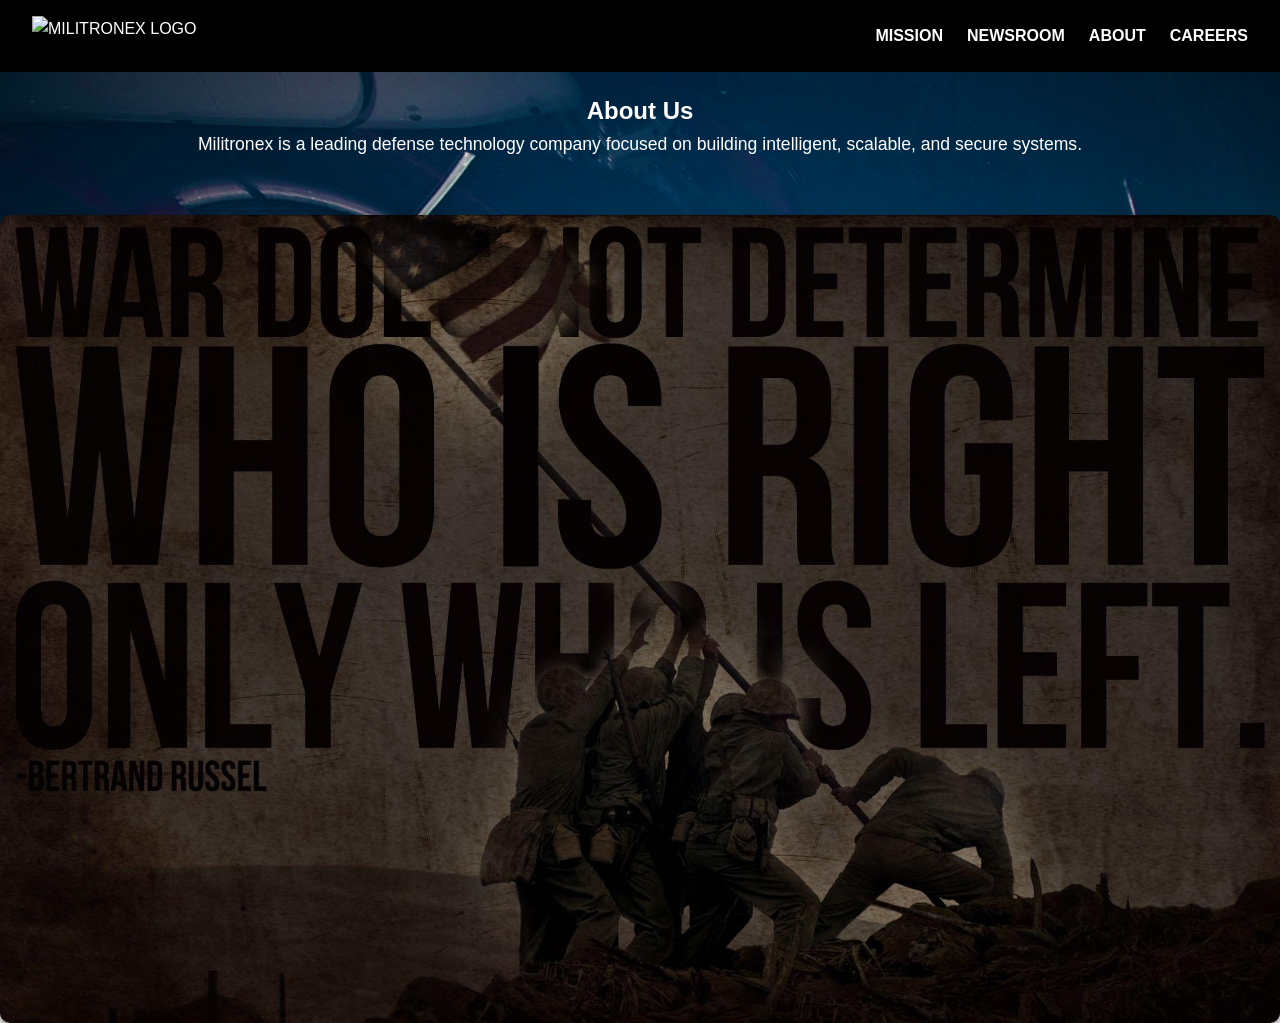
==== About.html @ b77fc06e "Initial commit" ====
<!DOCTYPE html>
<html lang="en">
<head>
    <meta charset="UTF-8">
    <meta name="viewport" content="width=device-width, initial-scale=1.0">
    <title>About</title>
    <link rel="stylesheet" href="/WebStyles.css">
</head>
<body>
    <a href="/Web.html"></a>
    
  <header id="navbar">
    <img src="/FullLogo_NoBuffer.jpg" alt="MILITRONEX LOGO" id="LOGO" />
    <nav>
      <ul>
        <li><a href="#Mission">
          <span>M</span><span>I</span><span>S</span><span>S</span><span>I</span><span>O</span><span>N</span>
        </a></li>
        <li><a href="#Newsroom">
          <span>N</span><span>E</span><span>W</span><span>S</span><span>R</span><span>O</span><span>O</span><span>M</span>
        </a></li>
        <li><a href="#About">
          <span>A</span><span>B</span><span>O</span><span>U</span><span>T</span>
        </a></li>
        <li><a href="#Careers">
          <span>C</span><span>A</span><span>R</span><span>E</span><span>E</span><span>R</span><span>S</span>
        </a></li>
      </ul>
    </nav>
  </header>
    <section id="About">
        <div class="content">
          <h2 class="heading-about">
            <span>A</span><span>b</span><span>o</span><span>u</span><span>t</span> <span>U</span><span>s</span>
          </h2>
          <p>
            Militronex is a leading defense technology company focused on building intelligent, scalable, and secure systems.
          </p>
        </div>
        <img src="./408478.jpg" alt="About Us Image" class="section-image" />
      </section>
    
</body>
</html>
---- WebStyles.css ----
* {
  margin: 0;
  padding: 0;
  box-sizing: border-box;
}

body {
  font-family: "Segoe UI", Tahoma, Geneva, Verdana, sans-serif;
  line-height: 1.6;
  color: #ffffff;
  position: relative;
}

body::before {
  content: "";
  position: fixed;
  top: 0;
  left: 0;
  height: 100%;
  width: 100%;
  background: url("/career.jpg") no-repeat center center/cover;
  z-index: -1;
  opacity: 100%;
}

a {
  text-decoration: none;
  color: inherit;
}

#navbar {
  background-color:black;
  display: flex;
  justify-content: space-between;
  align-items: center;
  padding: 1rem 2rem;
  position: sticky;
  top: 0;
  z-index: 1000;
}

#navbar img#LOGO {
  width: 300px;
  height: 40px;
  animation: zoomFadeIn 1.5s ease-in-out;
  transform-origin: left center;
}


nav ul {
  list-style: none;
  display: flex;
  gap: 1.5rem;
}

nav ul li a {
  color: white;
  font-weight: bold;
  position: relative;
  transition: color 0.3s ease;
}

nav ul li a::after {
  content: "";
  position: absolute;
  width: 0%;
  height: 2px;
  left: 0;
  bottom: -5px;
  background-color: olive;
  transition: width 0.3s ease-in-out;
}

nav ul li a:hover::after {
  width: 100%;
}


nav ul li a:hover {
  color: olive;
}

nav ul li a span {
  display: inline-block;
  animation: flipIn 0.9s ease forwards;
  transition: transform 0.6s;
  transform-style: preserve-3d;
}

nav ul li a span:hover {
  transform: rotateY(360deg);
}

#nav-toggle {
  display: none;
}

label[for="nav-toggle"] {
  display: none;
}

.hamburger {
  display: none;
  font-size: 2rem;
  color: white;
  cursor: pointer;
}

main {
  padding: 0;
}

#Mission,
#Need-For-MILITRONEX,
#section-828-24,
#section-444-24 {
  background-size: cover;
  
  background-position: center;
  position: relative;
  padding-top: 100px;
  padding-bottom: 100px;
  display: flex;
  flex-direction: column;
  justify-content: flex-start;
  align-items: center;
  overflow: hidden;
  min-height: 100vh;
  
}
#content-1{
color:whitesmoke;

  width: auto;
  height: auto;
  border-radius: 20px;
  background-position: center;
  position: relative;
  padding-top: 100px;
  padding-bottom: 150px;
  display: flex;
  flex-direction: column;
  justify-content: flex-start;
  align-items: center;
  overflow: hidden;
  left: -350px;
  top: -550px;
 

}
#heading-3{
  position: relative;
top:-50px;}






#Mission {
  position: relative;
  height: 100vh;
  overflow: hidden;
  color: white;
}

#bg-video {
  position: absolute;
  top: 0;
  left: 0;
  width: 100%;
  height: 100%;
  object-fit: cover;
  z-index: 0;
}

.content {
  position: relative;
  z-index: 1;
  padding: 2rem;
  text-align: center;
}



#Need-For-MILITRONEX {
  background-image: url(/pexels-curiosophotography-343648.jpg);
}
#section-444-24{
  background-image: none;
  display: flex;

}
#bg-video-2 {
  position: absolute;
  top: 0;
  left: 0;
  width: 100%;
  height: 100%;
  object-fit: cover;
  z-index: 0;
}

#heading-0{ position: relative;
  font-family: 'Trebuchet MS', sans-serif;
  font-weight: bold;
  font-size: 60px;
  justify-content: left;
  text-transform: uppercase;
  letter-spacing: 2px;
  margin-bottom: 300px;
margin-top: 180px;
  animation: fadeInUp 1.5s ease-out forwards;
  top:-224px;
  left: -350px;
}


#heading-123{ position: relative;
  font-family: 'Trebuchet MS', sans-serif;
  font-weight: bold;
  font-size: 70px;
  justify-content: left;
  text-transform: uppercase;
  letter-spacing: 2px;
  margin-bottom: 100px;
margin-top: 180px;
  animation: fadeInUp 1.5s ease-out forwards;
  top:-226px;
  left: -200px;

}
#need-1{
position: relative;
  font-family: 'Trebuchet MS', sans-serif;
  font-weight: bold;
  top: -50px;
  left: 300px;
  animation: fadeSlideUp 1.2s ease-out;
  animation-delay: 0.2s;
  animation-fill-mode: both;



}
#need{
  color: black;
  font-size: 20px;
}


#headline-831-24{ position: relative;
  font-family: 'Trebuchet MS', sans-serif;
  font-weight: bold;
  font-size: 70px;
  justify-content: left;
  text-transform: uppercase;
  letter-spacing: 2px;
  margin-bottom: 300px;
margin-top: 180px;
transition: cubic-bezier(0.075, 0.82, 0.165, 1);
  animation: fadeInUp 1.5s ease-out forwards;
  top:-150px;
  left: 400px;}


#headline-912-24 {
  position: relative;
  font-family: 'Trebuchet MS', sans-serif;
  font-weight: bold;
  font-size: 70px;
  justify-content: left;
  text-transform: uppercase;
  letter-spacing: 2px;
  margin: auto;
  transition: cubic-bezier(0.075, 0.82, 0.165, 1);
  animation: fadeInUp 1.5s ease-out forwards;
  
  top:-78px;
  left: 65px;
  
}


#heading-0,
#headline-831-24 {
  color: whitesmoke;
}

#heading-123 {
  color: black;
}

#headline-912-24 {
  position: relative;
  color:whitesmoke ;
}

.section h2 {
  color: yellow;
  margin-bottom: 1rem;
  font-size: 2.5rem;
  font-family: Georgia, serif;
}

section .content {
  text-align: center;
  z-index: 1;
  padding: 20px;
}

.heading-mission,
.heading-newsroom,
.heading-about,
.heading-careers {
  display: inline-block;
  transition: all 0.3s ease;
  cursor: pointer;
}

.heading-mission:hover,
.heading-newsroom:hover,
.heading-about:hover,
.heading-careers:hover {
  transform: scale(1.8);
  color: olive;
}

.heading_with-icon {
  text-transform: uppercase;
  font-family: "Chakra Petch", sans-serif;
  font-size: 2.25rem;
  font-weight: 700;
  line-height: 1.2;
  display: flex;
}

.section-image {
  width: 100%;
  max-width: 100%;
  border-radius: 10px;
  object-fit: cover;
  margin-top: 20px;
  display: block;
  box-shadow: 0 4px 8px rgba(0, 0, 0, 0.5);
}

section p,
section li {
  font-size: 1.1rem;
  margin-bottom: 1rem;
}
#Explore {
  position: relative;
  left:-80px;
  top:100px;
  width:175px;
  height: 250px;
  border-radius: 10px;
  
}
#Explore-2{

  position: relative;
  left:-1px;
  top:100px;
  width:170px;
  border-radius: 10px;
  height:250px;
}
#para{
  position: relative;
width: 175px;
height: 250px;
border-radius: 10px;
top:100px;
left:70px;




}

ul {
  padding-left: 1.5rem;
}

#Newsroom article {
  margin-bottom: 1.5rem;
  padding-bottom: 1rem;
}

#Newsroom h3 {
  color: yellow;
  margin-bottom: 0.5rem;
  font-family: Georgia, serif;
}

#Careers ul {
  list-style: disc;
}

.footer {
  background-color: rgb(6, 6, 10);
  color: white;
  padding: 4rem 2rem;
  text-align: center;
}

.footer-content {
  max-width: 1200px;
  margin: auto;
}

.footer-nav {
  margin-bottom: 2rem;
}

.footer-nav h3 {
  font-size: 1.5rem;
  margin-bottom: 1rem;
  color: olive;
}

.footer-nav ul {
  list-style: none;
  padding: 0;
  display: flex;
  flex-wrap: wrap;
  justify-content: center;
  gap: 1.2rem;
}

.footer-nav ul li a {
  color: #ddd;
  font-size: 1rem;
  transition: color 0.3s;
}

.footer-nav ul li a:hover {
  color: olive;
}

.footer-quote {
  margin: 2rem 0;
}

.footer-quote h2 {
  font-size: 1.3rem;
  font-style: italic;
  font-weight: 400;
  color: #ccc;
  max-width: 800px;
  margin: 0 auto;
}

.social-icons {
  margin: 1.5rem 0;
}

.social-icons i {
  font-size: 1.5rem;
  margin: 0 10px;
  color: white;
  transition: transform 0.3s, color 0.3s;
}

.social-icons i:hover {
  transform: scale(1.3);
  color: olive;
}

footer .copyright {
  font-size: 0.9rem;
  color: #888;
}

.ct-link-button {
  background: linear-gradient(45deg, #4caf50, #8bc34a);
  color: white;
  font-weight: bold;
  padding: 14px 32px;
  border-radius: 50px;
  font-size: 1.2rem;
  text-transform: uppercase;
  letter-spacing: 1px;
  transition: all 0.3s ease;
  position: relative;
  bottom: 400px;
  left: 282px;
  
  transform: translateX(-50%);
  animation: slideUpFadeIn 2s ease forwards;
  z-index: 2;
  overflow: hidden;
  margin-bottom: 250px;
}

.ct-link-button:hover {
  background: linear-gradient(45deg, #81c784, #388e3c);
  transform: translateX(-50%) scale(1.05);
  box-shadow: 0 8px 20px rgba(0, 0, 0, 0.3);
}

.ct-link-button::before {
  content: "";
  position: absolute;
  top: 50%;
  left: 50%;
  width: 300%;
  height: 300%;
  background: rgba(255, 255, 255, 0.2);
  border-radius: 50%;
  transition: all 0.6s ease;
  transform: translate(-50%, -50%) scale(0);
}

.ct-link-button:hover::before {
  transform: translate(-50%, -50%) scale(1);
}

@media (max-width: 1120px) {
  #section-828-24 > .ct-section-inner-wrap {
    padding-top: 100px;
    padding-bottom: 100px;
  }
}

@media (max-width: 768px) {
  #navbar {
    flex-direction: column;
    align-items: flex-start;
  }

  #LOGO {
    margin-bottom: 10px;
  }

  label[for="nav-toggle"] {
    display: block;
    font-size: 1.5rem;
    color: white;
    margin-left: auto;
    margin-bottom: 10px;
  }

  .nav-list {
    display: none;
    flex-direction: column;
    width: 100%;
    gap: 1rem;
    margin-top: 1rem;
    text-align: left;
    
  }

  #nav-toggle:checked ~ nav .nav-list {
    display: flex;
  }

  .hamburger {
    display: block;
    margin-left: 0;
  }
}
@keyframes zoomFadeIn {
  0% {
    opacity: 0;
    transform: scale(0.8);
  }
  100% {
    opacity: 1;
    transform: scale(1);
  }
}

@keyframes fadeInUp {
  from {
    opacity: 0;
    transform: translateY(30px);
  }
  to {
    opacity: 1;
    transform: translateY(0);
  }
}

@keyframes pulse {
  0%, 100% {
    transform: scale(1);
  }
}

@keyframes slideUpFadeIn {
  0% {
    opacity: 0;
    transform: translate(-50%, 40px);
  }
  100% {
    opacity: 1;
    transform: translate(-50%, 0);
  }
}
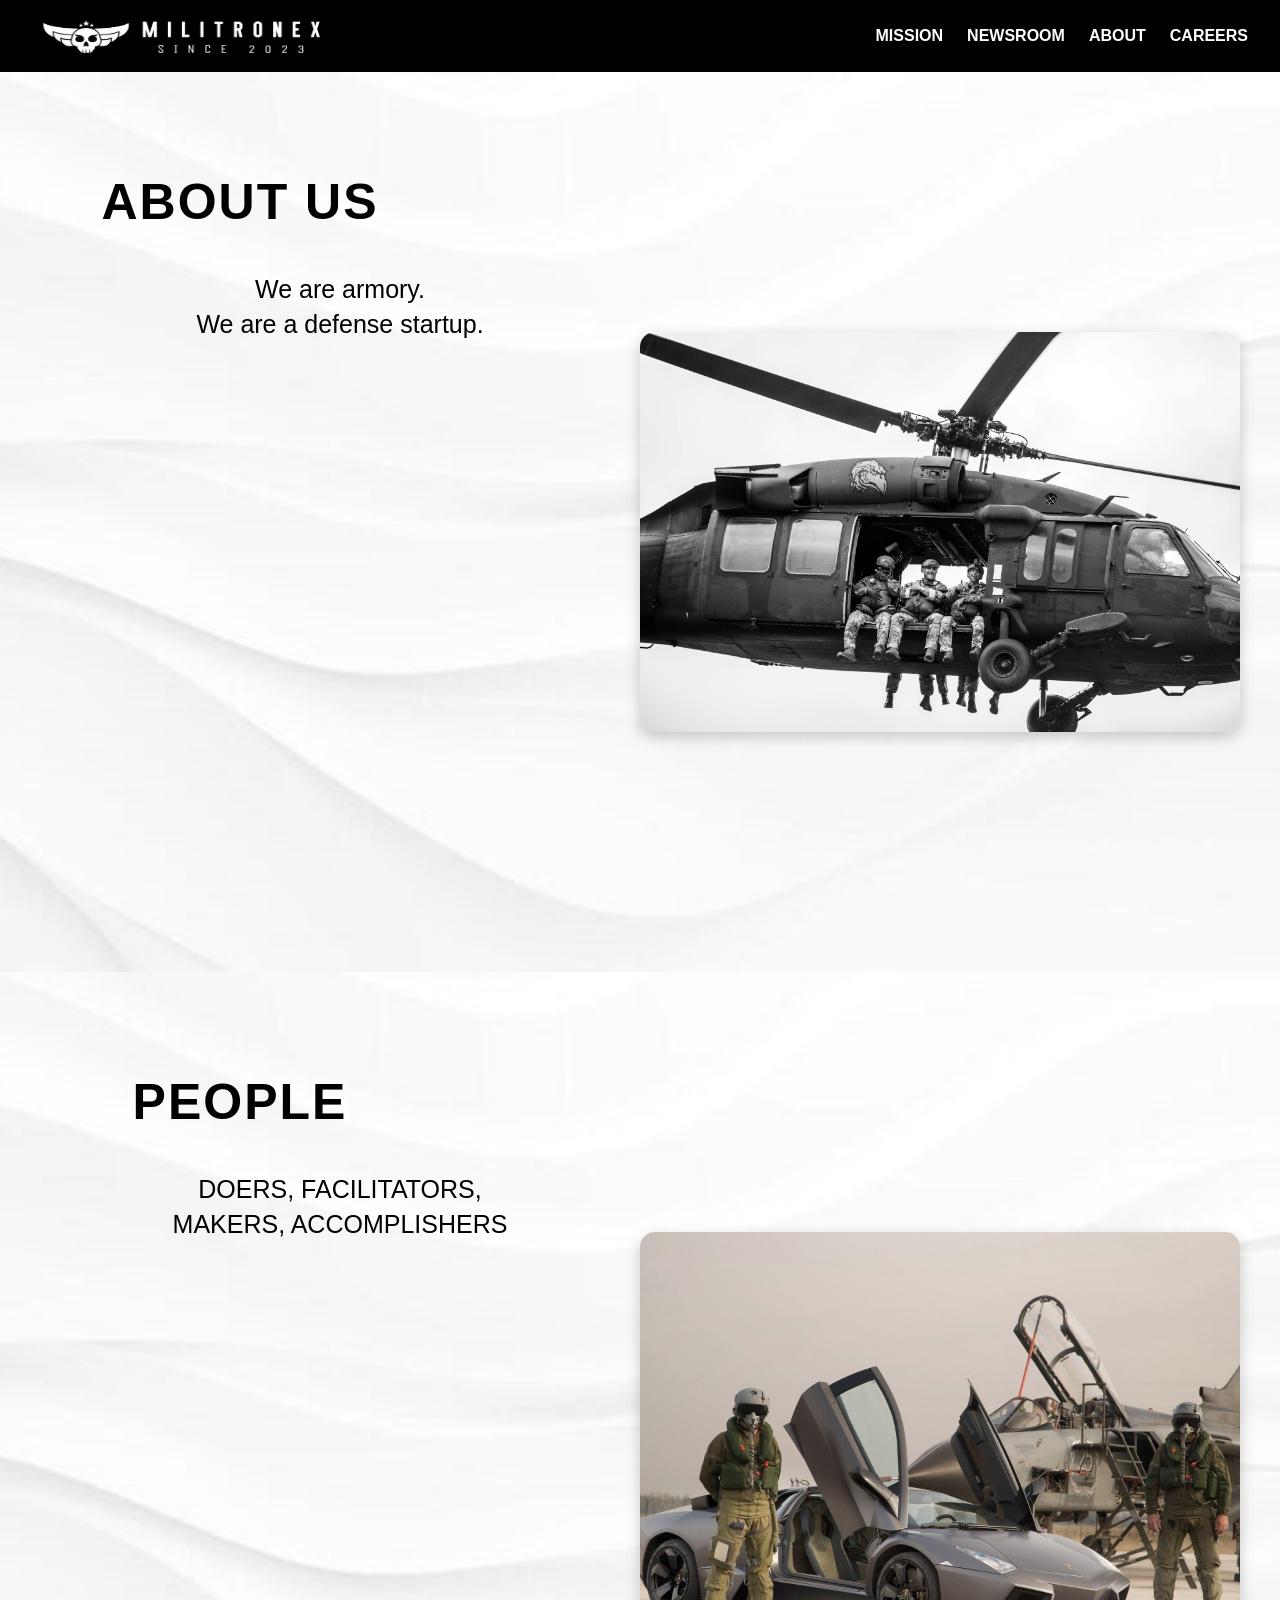
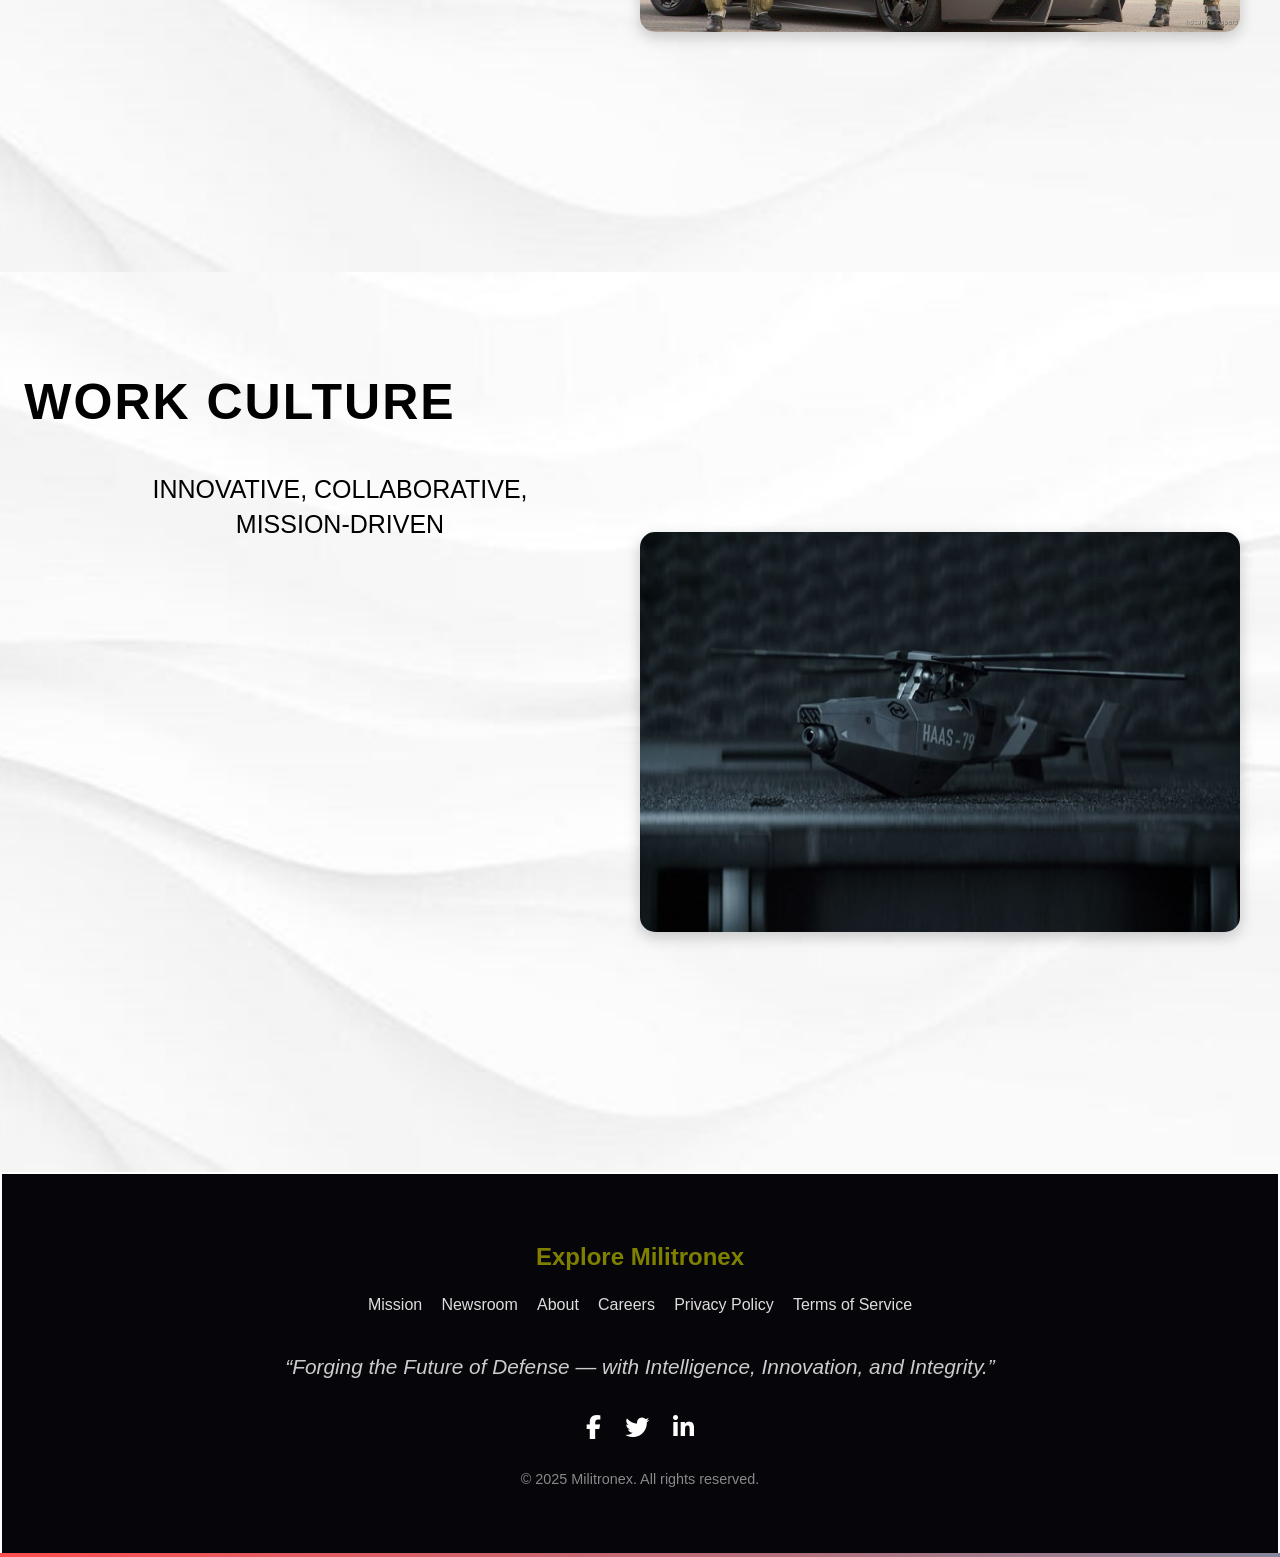
==== commit 7bb409b7: "new" ====
--- a/About.html
+++ b/About.html
@@ -4,41 +4,168 @@
     <meta charset="UTF-8">
     <meta name="viewport" content="width=device-width, initial-scale=1.0">
     <title>About</title>
-    <link rel="stylesheet" href="/WebStyles.css">
+
+    <link rel="stylesheet" href="https://cdnjs.cloudflare.com/ajax/libs/font-awesome/6.7.2/css/all.min.css">
+    <link rel="stylesheet" href="/About.css" />
+    <link rel="Shortcut Icon" href="./chrome-192x192.png" />
 </head>
 <body>
-    <a href="/Web.html"></a>
-    
-  <header id="navbar">
-    <img src="/FullLogo_NoBuffer.jpg" alt="MILITRONEX LOGO" id="LOGO" />
-    <nav>
-      <ul>
-        <li><a href="#Mission">
-          <span>M</span><span>I</span><span>S</span><span>S</span><span>I</span><span>O</span><span>N</span>
-        </a></li>
-        <li><a href="#Newsroom">
-          <span>N</span><span>E</span><span>W</span><span>S</span><span>R</span><span>O</span><span>O</span><span>M</span>
-        </a></li>
-        <li><a href="#About">
-          <span>A</span><span>B</span><span>O</span><span>U</span><span>T</span>
-        </a></li>
-        <li><a href="#Careers">
-          <span>C</span><span>A</span><span>R</span><span>E</span><span>E</span><span>R</span><span>S</span>
-        </a></li>
-      </ul>
-    </nav>
-  </header>
-    <section id="About">
-        <div class="content">
-          <h2 class="heading-about">
-            <span>A</span><span>b</span><span>o</span><span>u</span><span>t</span> <span>U</span><span>s</span>
-          </h2>
-          <p>
-            Militronex is a leading defense technology company focused on building intelligent, scalable, and secure systems.
-          </p>
+  <body class="background Image">
+
+  
+    <header id="navbar">
+      <img src="/FullLogo_Transparent - Copy.png" alt="MILITRONEX LOGO" id="LOGO" />
+      <input type="checkbox" id="nav-toggle" hidden />
+      <label for="nav-toggle" class="hamburger">
+        <i class="fas fa-bars"></i>
+      </label>
+      <nav>
+        <ul class="nav-list">
+          <li><a href="/index.html">MISSION</a></li>
+          <li><a href="./Newsrom.html">NEWSROOM</a></li>
+          <li><a href="/About.html">ABOUT</a></li>
+          <li><a href="/carrier.html">CAREERS</a></li>
+        </ul>
+      </nav>
+    </header>
+<main>
+  
+  
+  <section id="About-1" class="about-section">
+    <div class="heading-div">
+      <h2 class="main-heading">ABOUT US</h2>
+      <h4 class="sub-heading">We are armory.<br>We are a defense startup.</h4>
+    </div>
+    <div class="images-div">
+      <img src="/pexels-artguz-10843104.jpg" alt="About 1">
+      <!-- <img src="your-about-image2.jpg" alt="About 2">
+      <img src="your-about-image3.jpg" alt="About 3"> -->
+    </div>
+  </section>
+  
+  <section id="About-2" class="about-section">
+    <div class="heading-div">
+      <h2 class="main-heading">PEOPLE</h2>
+      <h4 class="sub-heading">DOERS, FACILITATORS,<br>MAKERS, ACCOMPLISHERS</h4>
+    </div>
+    <div class="images-div">
+      <img src="/5705.jpg" alt="People 1">
+      <!-- <img src="your-people-image2.jpg" alt="People 2">
+      <img src="your-people-image3.jpg" alt="People 3"> -->
+    </div>
+  </section>
+  
+  <section id="About-3" class="about-section">
+    <div class="heading-div">
+      <h2 class="main-heading">WORK CULTURE</h2>
+      <h4 class="sub-heading">INNOVATIVE, COLLABORATIVE,<br>MISSION-DRIVEN</h4>
+    </div>
+    <div class="images-div">
+      <img src="/ECHO 3 - Dragonfly Drone, David Weinstock.jpg" alt="Culture 1">
+      <!-- <img src="your-culture-image2.jpg" alt="Culture 2">
+      <img src="your-culture-image3.jpg" alt="Culture 3"> -->
+    </div>
+  </section>
+  
+
+
+
+
+
+
+
+
+
+
+
+
+
+
+
+
+
+
+
+
+
+
+
+
+
+
+
+
+
+
+
+
+
+
+
+
+
+
+
+
+
+
+
+
+
+
+
+
+
+
+
+</main>
+
+
+
+
+
+
+
+
+
+
+
+
+
+
+
+
+
+
+
+
+    <footer class="footer">
+      <div class="footer-content">
+        <div class="footer-nav">
+          <h3>Explore Militronex</h3>
+          <ul>
+            <li><a href="#Mission">Mission</a></li>
+            <li><a href="#Newsroom">Newsroom</a></li>
+            <li><a href="#About">About</a></li>
+            <li><a href="#Careers">Careers</a></li>
+            <li><a href="/Privacy.html">Privacy Policy</a></li>
+            <li><a href="/Terms.html">Terms of Service</a></li>
+          </ul>
         </div>
-        <img src="./408478.jpg" alt="About Us Image" class="section-image" />
-      </section>
+  
+        <div class="footer-quote">
+          <h2>“Forging the Future of Defense — with Intelligence, Innovation, and Integrity.”</h2>
+        </div>
+  
+        <div class="social-icons">
+          <i class="fab fa-facebook-f"></i>
+          <i class="fab fa-twitter"></i>
+          <i class="fab fa-linkedin-in"></i>
+        </div>
+  
+        <p class="copyright">&copy; 2025 Militronex. All rights reserved.</p>
+      </div>
+    </footer>  
     
 </body>
 </html>
--- a/About.css
+++ b/About.css
@@ -0,0 +1,425 @@
+* {
+    margin: 0;
+    padding: 0;
+    box-sizing: border-box;
+  }
+  
+  body {
+    font-family: "Segoe UI", Tahoma, Geneva, Verdana, sans-serif;
+    line-height: 1.6;
+    color: #ffffff;
+    position: relative;
+  }
+  
+  body::before {
+    content: "";
+    position: fixed;
+    top: 0;
+    left: 0;
+    height: 100%;
+    width: 100%;
+    background: url("/career.jpg") no-repeat center center/cover;
+    z-index: -1;
+    opacity: 100%;
+  }
+  
+  a {
+    text-decoration: none;
+    color: inherit;
+  }
+  
+  #navbar {
+    background-color:black;
+    display: flex;
+    justify-content: space-between;
+    align-items: center;
+    padding: 1rem 2rem;
+    position: sticky;
+    top: 0;
+    z-index: 1000;
+  }
+  
+  #navbar img#LOGO {
+    width: 300px;
+    height: 40px;
+    animation: zoomFadeIn 1.5s ease-in-out;
+    transform-origin: left center;
+  }
+  
+  
+  nav ul {
+    list-style: none;
+    display: flex;
+    gap: 1.5rem;
+  }
+  
+  nav ul li a {
+    color: white;
+    font-weight: bold;
+    position: relative;
+    transition: color 0.3s ease;
+  }
+  
+  nav ul li a::after {
+    content: "";
+    position: absolute;
+    width: 0%;
+    height: 2px;
+    left: 0;
+    bottom: -5px;
+    background-color: olive;
+    transition: width 0.3s ease-in-out;
+  }
+  
+  nav ul li a:hover::after {
+    width: 100%;
+  }
+  
+  
+  nav ul li a:hover {
+    color: olive;
+  }
+  
+  nav ul li a span {
+    display: inline-block;
+    animation: flipIn 0.9s ease forwards;
+    transition: transform 0.6s;
+    transform-style: preserve-3d;
+  }
+  
+  nav ul li a span:hover {
+    transform: rotateY(360deg);
+  }
+  
+  #nav-toggle {
+    display: none;
+  }
+  
+  label[for="nav-toggle"] {
+    display: none;
+  }
+  
+  .hamburger {
+    display: none;
+    font-size: 2rem;
+    color: white;
+    cursor: pointer;
+  }
+
+
+
+
+  .about-section {
+    background-size: cover;
+    background-position: center;
+    padding: 100px 50px;
+    display: flex;
+    align-items: center;
+    justify-content: center;
+    flex-direction: column;
+    min-height: 100vh;
+    text-align: center;
+    overflow: hidden;
+  }
+  .about-section::after {
+    content: "";
+    position: absolute;
+    bottom: 0;
+    left: 0;
+    height: 4px;
+    width: 100%;
+    background: linear-gradient(270deg, #ff4e50, #f9d423, #1fa2ff, #12c2e9, #ff4e50);
+    background-size: 800% 100%;
+    animation: animateBorder 8s linear infinite;
+  }
+  
+  #About-1 {
+    background-image: url('/Premium\ Photo\ 7\ in\ 2024\ _\ Cute\ laptop\ wallpaper\,\ White\ background\ wallpaper\,\ Inspirational\ desktop\ w.jpeg');
+  }
+  
+  #About-2 {
+    background-image: url('/Premium\ Photo\ 7\ in\ 2024\ _\ Cute\ laptop\ wallpaper\,\ White\ background\ wallpaper\,\ Inspirational\ desktop\ w.jpeg');
+  }
+  
+  #About-3 {
+    background-image: url('/Premium\ Photo\ 7\ in\ 2024\ _\ Cute\ laptop\ wallpaper\,\ White\ background\ wallpaper\,\ Inspirational\ desktop\ w.jpeg');
+  }
+  
+  .main-heading {
+    position: relative;
+    color: black;
+    font-family: 'Trebuchet MS', sans-serif;
+    font-weight: bold;
+    font-size: 50px;
+    text-transform: uppercase;
+    letter-spacing: 2px;
+    margin-bottom: 30px;
+    animation: fadeInUp 1.5s ease-out forwards;
+    top: -50px;
+    left: -400px;
+  }
+  
+  .sub-heading {
+    position: relative;
+    color: black;
+    font-family: 'Trebuchet MS', sans-serif;
+    font-weight: 500;
+    font-size: 25px;
+    line-height: 1.4;
+    animation: fadeInUp 2s ease-out forwards;
+    top: -50px;
+    left: -300px;
+  }
+  .images-div {
+    display: flex;
+    justify-content: center;
+    gap: 20px;
+    margin-top: 40px;
+    flex-wrap: wrap;
+  }
+  
+  .images-div img {
+    position: relative;
+    width: 600px;
+    height: 400px;
+    object-fit: cover;
+    border-radius: 15px;
+    transition: transform 0.4s ease, box-shadow 0.4s ease;
+    box-shadow: 0 5px 15px rgba(0, 0, 0, 0.2);
+    top: -100px;
+    left: 300px;
+  }
+  
+  .images-div img:hover {
+    transform: scale(1.05);
+    box-shadow: 0 10px 20px rgba(0, 0, 0, 0.4);
+  }
+  @keyframes fadeInUp {
+    from {
+      opacity: 0;
+      transform: translateY(40px);
+    }
+    to {
+      opacity: 1;
+      transform: translateY(0);
+    }
+  }
+  
+  @keyframes animateBorder {
+    0% {
+      background-position: 0% 50%;
+    }
+    100% {
+      background-position: 100% 50%;
+    }
+  }
+  
+
+
+
+
+  .newsroom-section {
+    position: relative;
+    background-color: black;
+    border-radius: 8px;
+  }
+  
+  .newsroom-section::after {
+    content: "";
+    position: absolute;
+    bottom: 0;
+    left: 50%;
+    transform: translateX(-50%) scaleX(0);
+    width: 80%;
+    height: 2px;
+    background-color: black;
+    transition: transform 0.4s ease-in-out;
+    transform-origin: center;
+  }
+  
+  .newsroom-section:hover::after {
+    transform: translateX(-50%) scaleX(1);
+  }.footer {
+    background-color: rgb(6, 6, 10);
+    color: white;
+    
+    text-align: center;
+    
+      box-sizing: border-box;
+      border: 2px solid white; 
+      padding: 20px;
+      
+      color: white;
+    
+  }
+
+
+
+
+
+
+
+
+
+
+
+
+
+
+
+
+  .footer {
+    background-color: rgb(6, 6, 10);
+    color: white;
+    padding: 4rem 2rem;
+    text-align: center;
+  }
+  
+  .footer-content {
+    max-width: 1200px;
+    margin: auto;
+  }
+  
+  .footer-nav {
+    margin-bottom: 2rem;
+  }
+  
+  .footer-nav h3 {
+    font-size: 1.5rem;
+    margin-bottom: 1rem;
+    color: olive;
+  }
+  
+  .footer-nav ul {
+    list-style: none;
+    padding: 0;
+    display: flex;
+    flex-wrap: wrap;
+    justify-content: center;
+    gap: 1.2rem;
+  }
+  
+  .footer-nav ul li a {
+    color: #ddd;
+    font-size: 1rem;
+    transition: color 0.3s;
+  }
+  
+  .footer-nav ul li a:hover {
+    color: olive;
+  }
+  
+  .footer-quote {
+    margin: 2rem 0;
+  }
+  
+  .footer-quote h2 {
+    font-size: 1.3rem;
+    font-style: italic;
+    font-weight: 400;
+    color: #ccc;
+    max-width: 800px;
+    margin: 0 auto;
+  }
+  
+  .social-icons {
+    margin: 1.5rem 0;
+  }
+  
+  .social-icons i {
+    font-size: 1.5rem;
+    margin: 0 10px;
+    color: white;
+    transition: transform 0.3s, color 0.3s;
+  }
+  
+  .social-icons i:hover {
+    transform: scale(1.3);
+    color: olive;
+  }
+  
+  footer .copyright {
+    font-size: 0.9rem;
+    color: #888;
+  }
+  @media (max-width: 1120px) {
+    #section-828-24 > .ct-section-inner-wrap {
+      padding-top: 100px;
+      padding-bottom: 100px;
+    }
+  }
+  
+  @media (max-width: 768px) {
+    #navbar {
+      flex-direction: column;
+      align-items: flex-start;
+    }
+  
+    #LOGO {
+      margin-bottom: 10px;
+    }
+  
+    label[for="nav-toggle"] {
+      display: block;
+      font-size: 1.5rem;
+      color: white;
+      margin-left: auto;
+      margin-bottom: 10px;
+    }
+  
+    .nav-list {
+      display: none;
+      flex-direction: column;
+      width: 100%;
+      gap: 1rem;
+      margin-top: 1rem;
+      text-align: left;
+      
+    }
+  
+    #nav-toggle:checked ~ nav .nav-list {
+      display: flex;
+    }
+  
+    .hamburger {
+      display: block;
+      margin-left: 0;
+    }}
+    @media (max-width: 768px) {
+      .about-section {
+        padding: 50px 20px;
+        min-height: auto;
+      }
+    
+      .main-heading {
+        font-size: 32px;
+        left: 0;
+        top: 0;
+        text-align: center;
+        animation: none; 
+      }
+    
+      .sub-heading {
+        font-size: 18px;
+        left: 0;
+        top: 0;
+        text-align: center;
+        animation: none; 
+      }
+    
+      .images-div {
+        flex-direction: column;
+        align-items: center;
+        gap: 15px;
+        margin-top: 20px;
+      }
+    
+      .images-div img {
+        width: 90%;
+        height: auto;
+        left: 0;
+        top: 0;
+        max-width: 400px;
+      }
+    }
+    
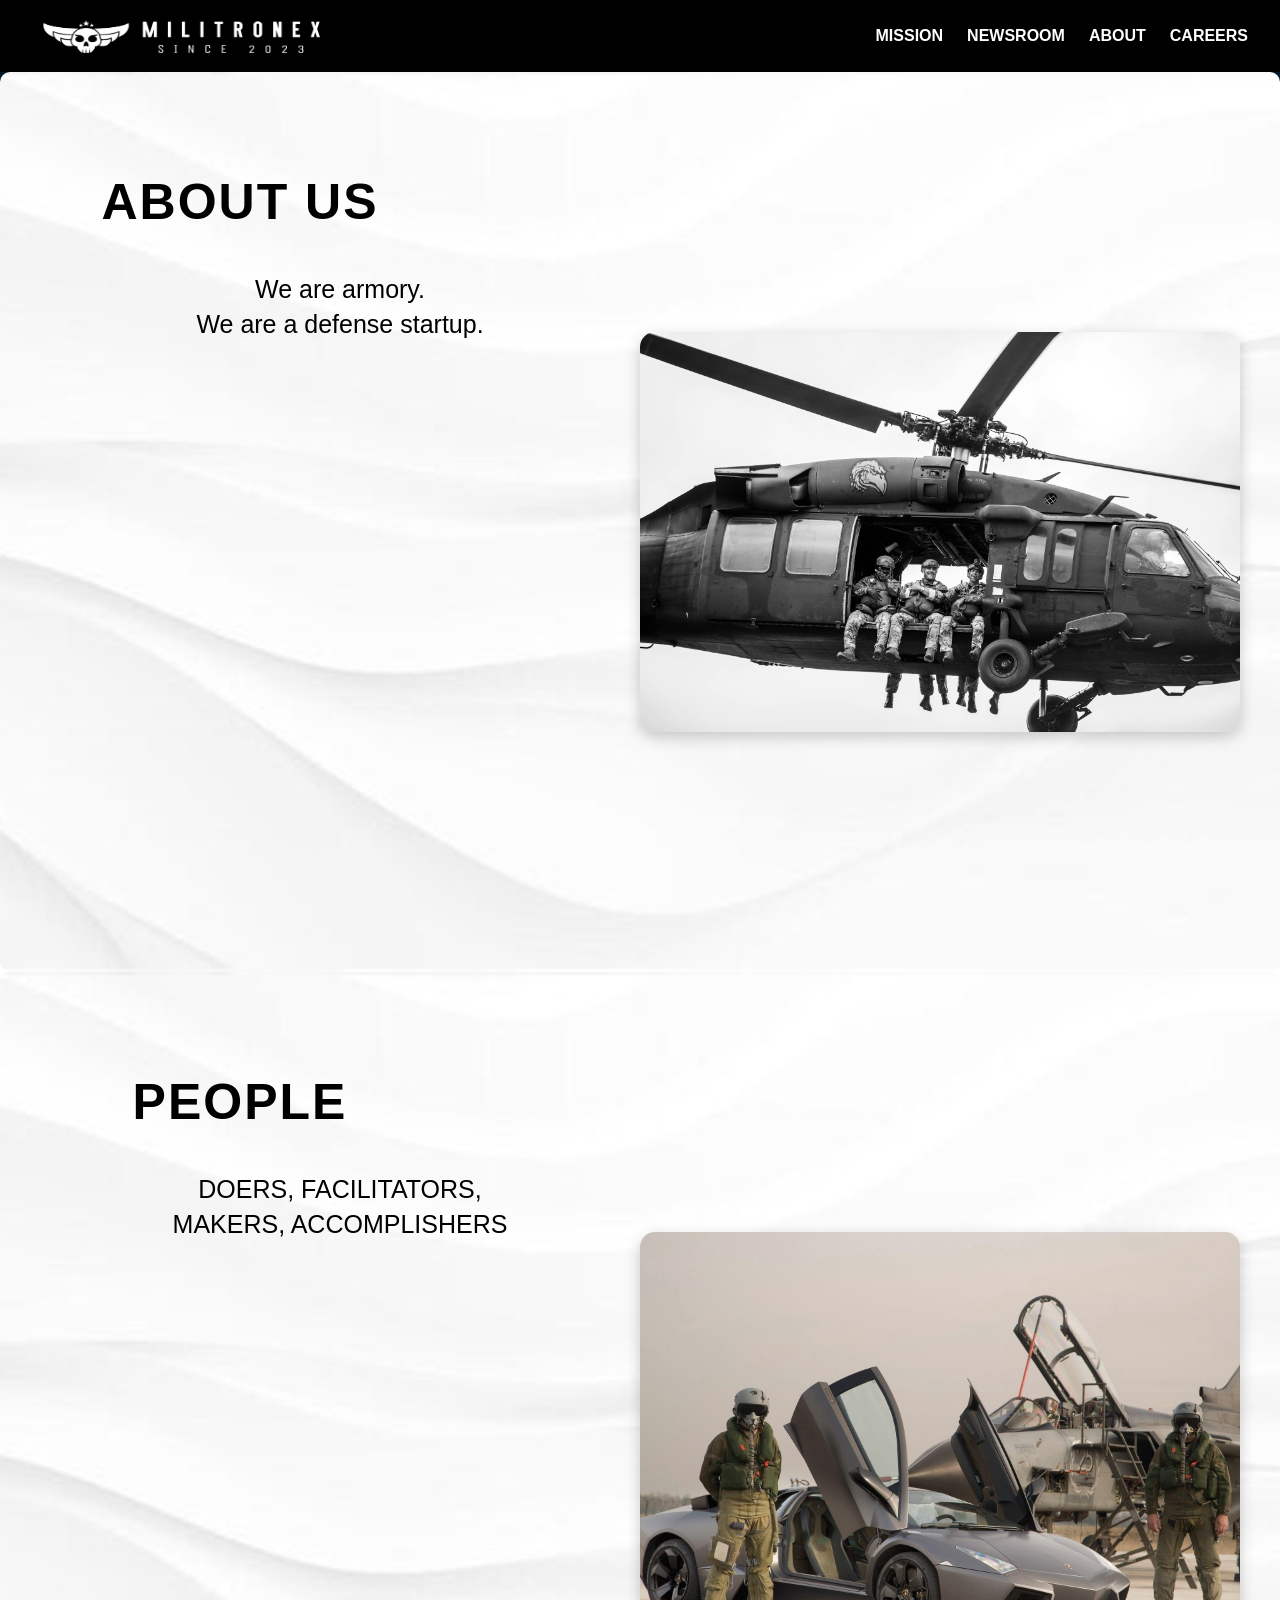
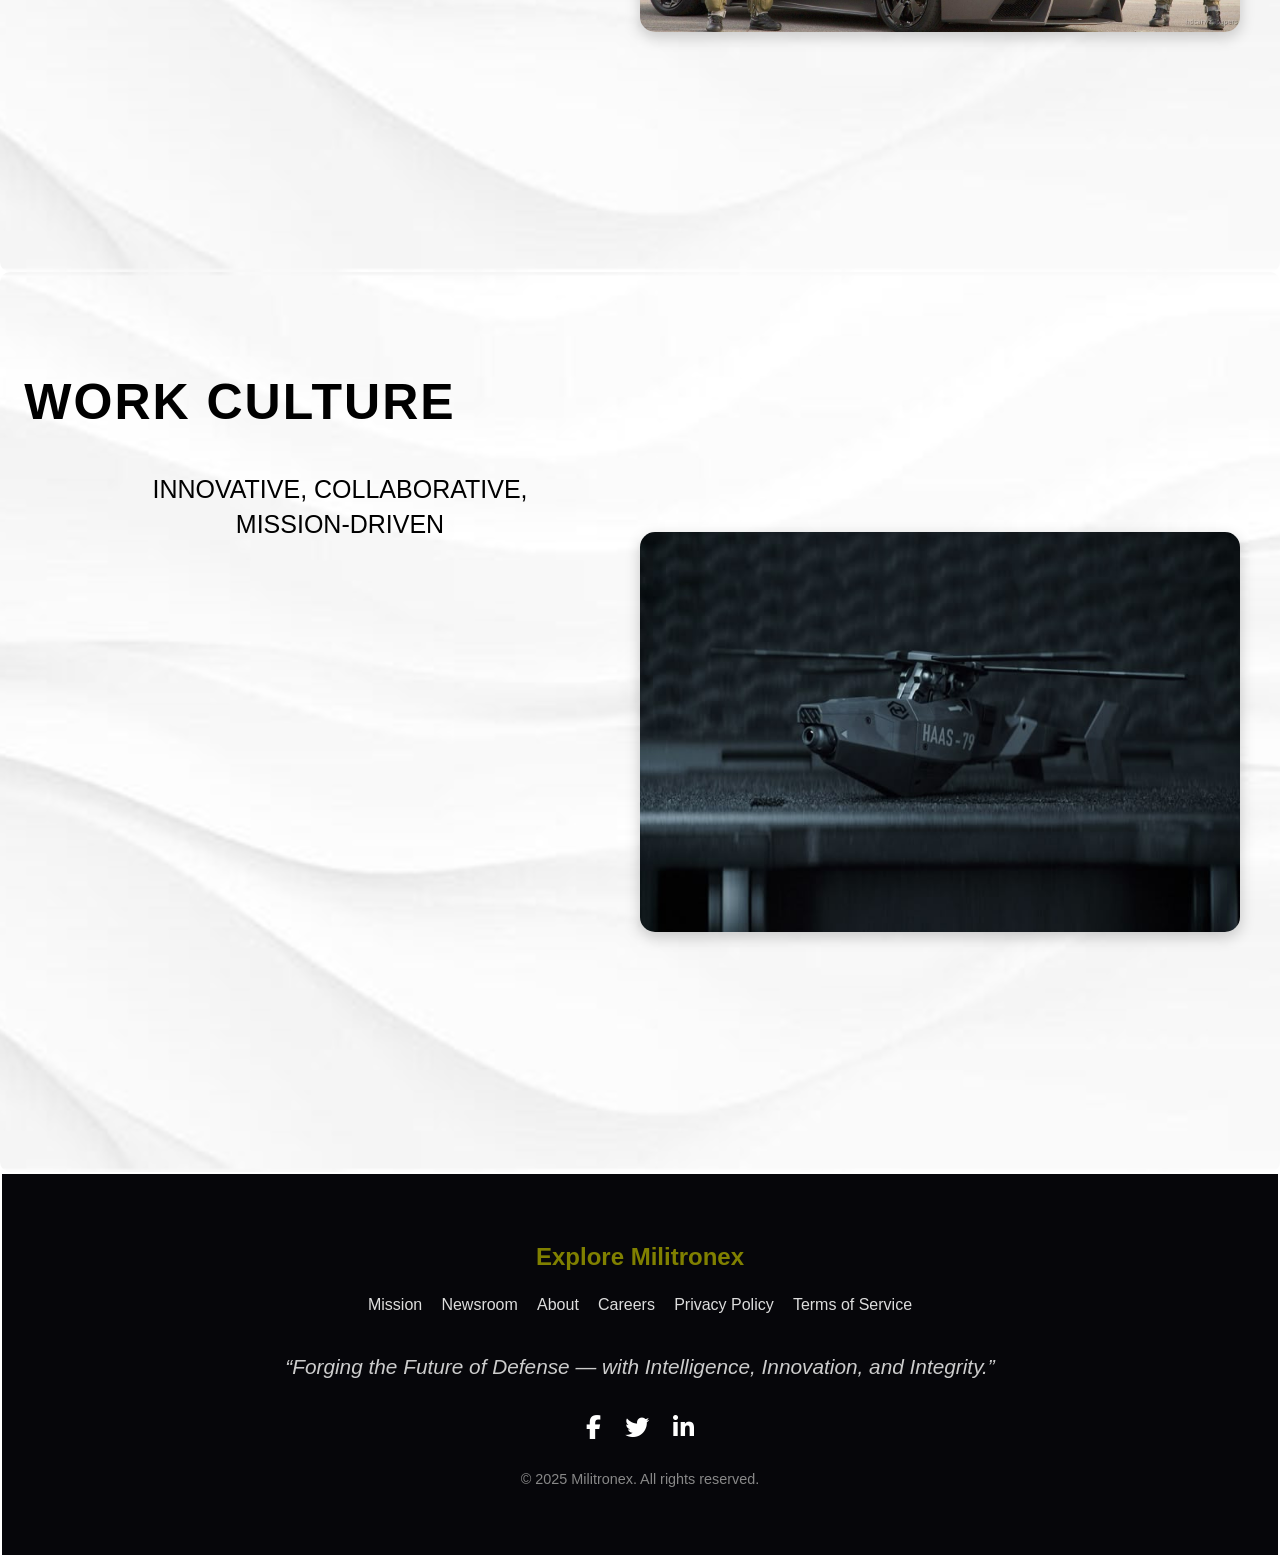
==== commit e80db8a2: "updater" ====
--- a/About.html
+++ b/About.html
@@ -41,6 +41,8 @@
       <!-- <img src="your-about-image2.jpg" alt="About 2">
       <img src="your-about-image3.jpg" alt="About 3"> -->
     </div>
+    <div class="border-bottom"></div>
+
   </section>
   
   <section id="About-2" class="about-section">
@@ -53,6 +55,8 @@
       <!-- <img src="your-people-image2.jpg" alt="People 2">
       <img src="your-people-image3.jpg" alt="People 3"> -->
     </div>
+    <div class="border-bottom"></div>
+
   </section>
   
   <section id="About-3" class="about-section">
@@ -65,89 +69,22 @@
       <!-- <img src="your-culture-image2.jpg" alt="Culture 2">
       <img src="your-culture-image3.jpg" alt="Culture 3"> -->
     </div>
+    <div class="border-bottom"></div>
+
   </section>
-  
-
-
-
-
-
-
-
-
-
-
-
-
-
-
-
-
-
-
-
-
-
-
-
-
-
-
-
-
-
-
-
-
-
-
-
-
-
-
-
-
-
-
-
-
-
-
-
-
-
 
 
 </main>
-
-
-
-
-
-
-
-
-
-
-
-
-
-
-
-
-
-
-
 
     <footer class="footer">
       <div class="footer-content">
         <div class="footer-nav">
           <h3>Explore Militronex</h3>
           <ul>
-            <li><a href="#Mission">Mission</a></li>
-            <li><a href="#Newsroom">Newsroom</a></li>
-            <li><a href="#About">About</a></li>
-            <li><a href="#Careers">Careers</a></li>
+            <li><a href="/index.html">Mission</a></li>
+            <li><a href="/Newsrom.html">Newsroom</a></li>
+            <li><a href="/About.html">About</a></li>
+            <li><a href="/carrier.html">Careers</a></li>
             <li><a href="/Privacy.html">Privacy Policy</a></li>
             <li><a href="/Terms.html">Terms of Service</a></li>
           </ul>
--- a/About.css
+++ b/About.css
@@ -128,7 +128,7 @@
     left: 0;
     height: 4px;
     width: 100%;
-    background: linear-gradient(270deg, #ff4e50, #f9d423, #1fa2ff, #12c2e9, #ff4e50);
+    background: linear-gradient(270deg, black);
     background-size: 800% 100%;
     animation: animateBorder 8s linear infinite;
   }
@@ -194,26 +194,36 @@
     transform: scale(1.05);
     box-shadow: 0 10px 20px rgba(0, 0, 0, 0.4);
   }
-  @keyframes fadeInUp {
+  
+  .about-section {
+    position: relative;
+    
+    
+    width: 100%;
+    border: 3px solid transparent;
+    border-radius: 10px;
+    transition: border 0.5s ease;
+  }
+  
+  .about-section:hover {
+    border: 3px solid black;
+  }
+  
+
+  
+  
+  @keyframes borderFade {
     from {
       opacity: 0;
-      transform: translateY(40px);
+      transform: scale(0.95);
     }
     to {
       opacity: 1;
-      transform: translateY(0);
-    }
-  }
-  
-  @keyframes animateBorder {
-    0% {
-      background-position: 0% 50%;
-    }
-    100% {
-      background-position: 100% 50%;
-    }
-  }
-  
+      transform: scale(1);
+    }
+  }
+  
+
 
 
 
